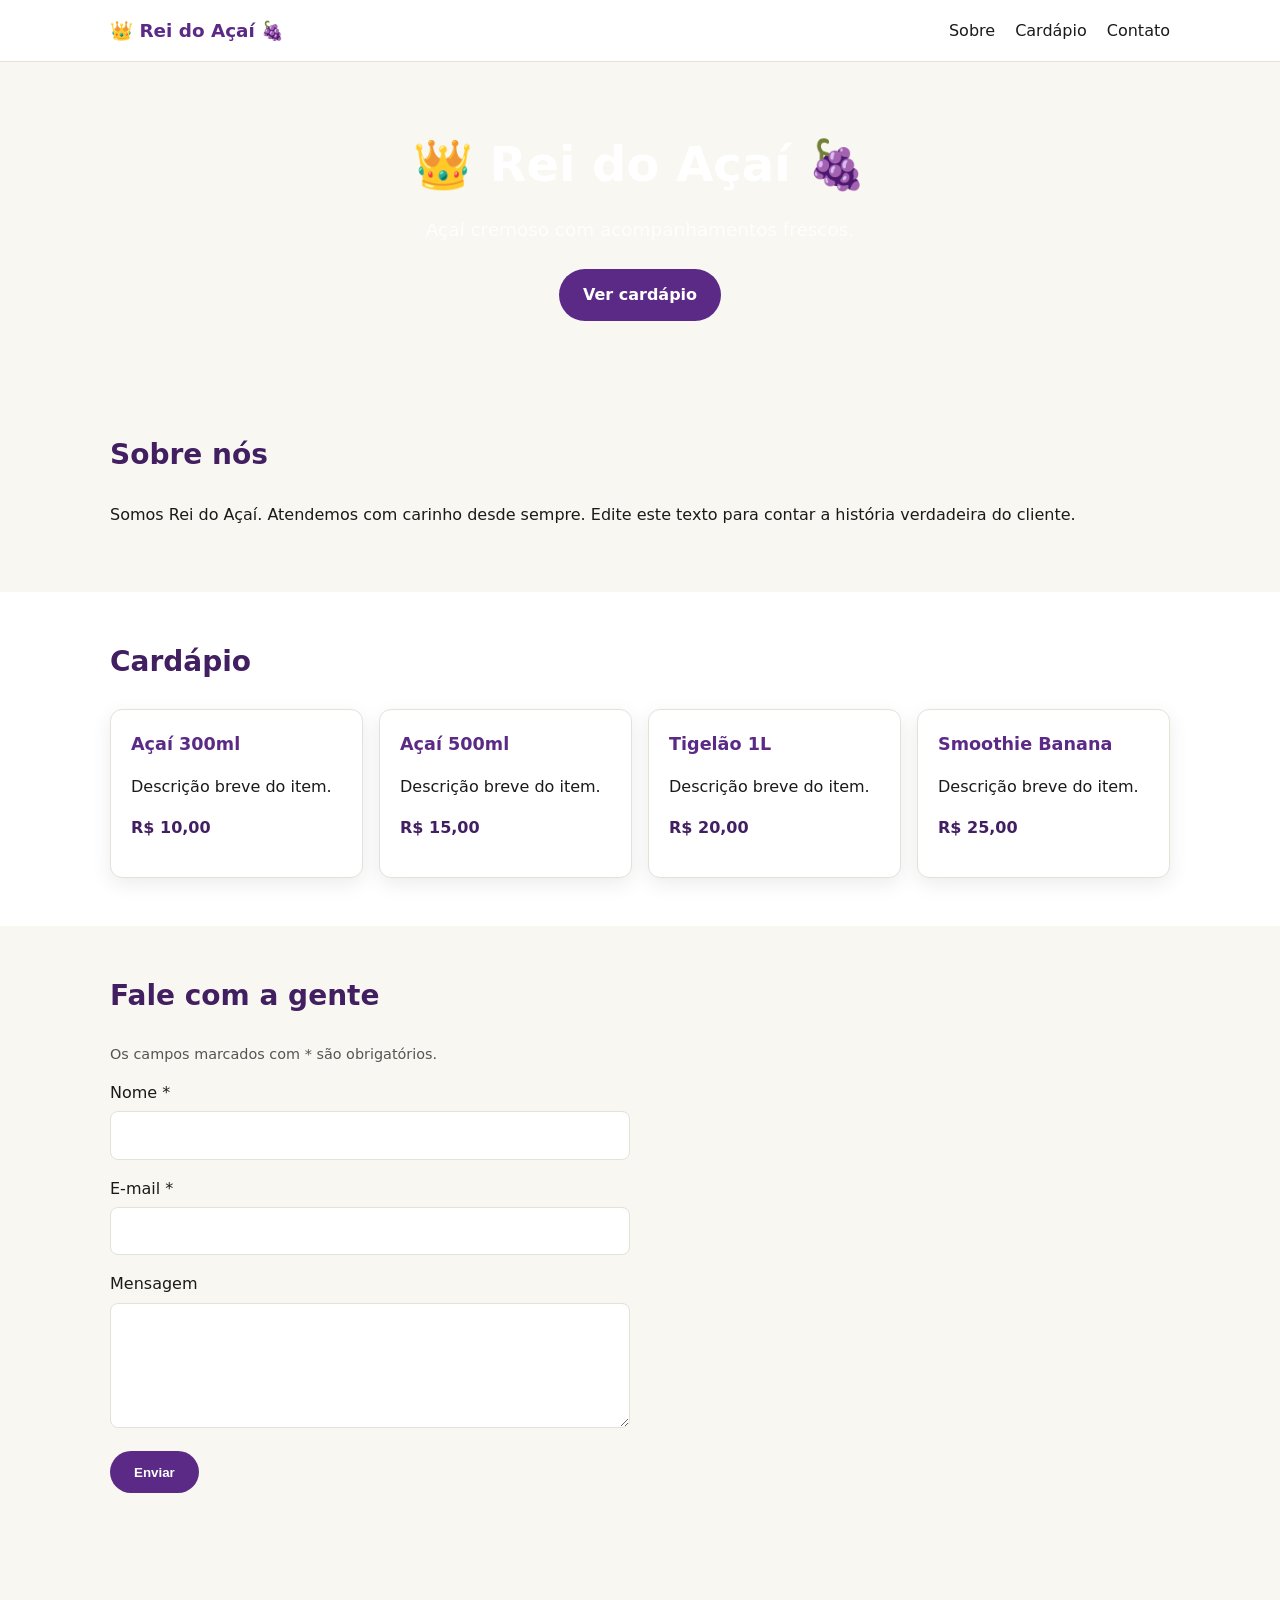
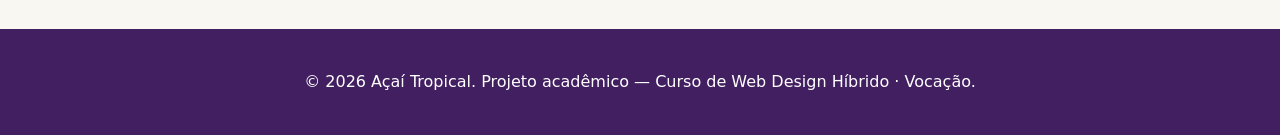
==== acai/index.html @ 66dc79f2 "Add files via upload" ====
<!DOCTYPE html>
<html lang="pt-BR">
<head>
  <meta charset="UTF-8">
  <meta name="viewport" content="width=device-width, initial-scale=1.0">
  <meta name="description" content="Açaí cremoso com acompanhamentos frescos.">
  <title>🍇 Rei do Açaí</title>
  <link rel="stylesheet" href="css/style.css">
</head>
<body>
  <a class="skip-link" href="#conteudo">Pular para o conteúdo</a>

  <header class="site-header" role="banner">
    <div class="container header-inner">
      <a href="#" class="logo" aria-label="👑 Rei do Açaí — página inicial">👑 Rei do Açaí 🍇</a>
      <nav aria-label="Menu principal">
        <ul class="nav-list">
          <li><a href="#sobre">Sobre</a></li>
          <li><a href="#cardapio">Cardápio</a></li>
          <li><a href="#contato">Contato</a></li>
        </ul>
      </nav>
    </div>
  </header>

  <main id="conteudo">
    <section class="hero" aria-labelledby="hero-title">
      <div class="container">
        <h1 id="hero-title">👑 Rei do Açaí 🍇</h1>
        <p class="lead">Açaí cremoso com acompanhamentos frescos.</p>
        <a class="btn" href="#cardapio">Ver cardápio</a>
      </div>
    </section>

    <section id="sobre" class="section" aria-labelledby="sobre-title">
      <div class="container">
        <h2 id="sobre-title">Sobre nós</h2>
        <p>Somos Rei do Açaí. Atendemos com carinho desde sempre. Edite este texto para contar a história verdadeira do cliente.</p>
      </div>
    </section>

    <section id="cardapio" class="section section--alt" aria-labelledby="cardapio-title">
      <div class="container">
        <h2 id="cardapio-title">Cardápio</h2>
        <ul class="cards" id="lista-itens" aria-live="polite">
          <!-- Itens injetados via JS a partir de js/dados.js -->
        </ul>
      </div>
    </section>

    <section id="contato" class="section" aria-labelledby="contato-title">
      <div class="container">
        <h2 id="contato-title">Fale com a gente</h2>
        <form class="form" novalidate aria-describedby="form-help">
          <p id="form-help" class="muted">Os campos marcados com * são obrigatórios.</p>

          <div class="field">
            <label for="nome">Nome *</label>
            <input id="nome" name="nome" type="text" required autocomplete="name" aria-required="true">
          </div>

          <div class="field">
            <label for="email">E-mail *</label>
            <input id="email" name="email" type="email" required autocomplete="email" aria-required="true">
          </div>

          <div class="field">
            <label for="mensagem">Mensagem</label>
            <textarea id="mensagem" name="mensagem" rows="4"></textarea>
          </div>

          <button type="submit" class="btn">Enviar</button>
          <p id="form-status" role="status" class="form-status"></p>
        </form>
      </div>
    </section>
  </main>

  <footer class="site-footer" role="contentinfo">
    <div class="container">
      <p>© <span id="ano"></span> Açaí Tropical. Projeto acadêmico — Curso de Web Design Híbrido · Vocação.</p>
    </div>
  </footer>

  <script src="js/dados.js"></script>
  <script src="js/app.js"></script>
</body>
</html>
---- acai/css/style.css ----
/* === Tokens === */
:root {
  --cor-primaria: #5b2a86;
  --cor-primaria-escura: color-mix(in oklab, #5c2d85 80%, black);
  --cor-fundo: #f9f7f1;
  --cor-superficie: #ffffff;
  --cor-texto: #1a1a1a;
  --cor-muted: #555;
  --cor-borda: #e6e1d8;
  --raio: 12px;
  --sombra: 0 6px 20px rgba(0,0,0,.08);
  --max: 1100px;
}

* { box-sizing: border-box; }
html { scroll-behavior: smooth; }
body {
  margin: 0;
  font-family: system-ui, -apple-system, "Segoe UI", Roboto, sans-serif;
  background: var(--cor-fundo);
  color: var(--cor-texto);
  line-height: 1.6;
}

.container { max-width: var(--max); margin: 0 auto; padding: 0 1.25rem; }

/* === Acessibilidade === */
.skip-link {
  position: absolute; left: -999px; top: 0;
  background: var(--cor-primaria); color: #fff;
  padding: .75rem 1rem; z-index: 100;
}
.skip-link:focus { left: 0; }

:focus-visible {
  outline: 3px solid var(--cor-primaria);
  outline-offset: 2px;
  border-radius: 4px;
}

/* === Header === */
.site-header {
  background: var(--cor-superficie);
  border-bottom: 1px solid var(--cor-borda);
  position: sticky; top: 0; z-index: 10;
}
.header-inner { display: flex; justify-content: space-between; align-items: center; padding: 1rem 1.25rem; }
.logo { font-weight: 700; font-size: 1.15rem; color: var(--cor-primaria); text-decoration: none; }
.nav-list { list-style: none; display: flex; gap: 1.25rem; margin: 0; padding: 0; }
.nav-list a { color: var(--cor-texto); text-decoration: none; font-weight: 500; }
.nav-list a:hover { color: var(--cor-primaria); }

/* === Hero === */
.hero {
  padding: 4rem 0;
  background: linear-gradient(135deg, var(--cor-primaria), var(--cor-primaria-escura));
  background: url(../img/bc.jpg);
  color: #fff;
  text-align: center;
}
.hero h1 { font-size: clamp(2rem, 5vw, 3rem); margin: 0 0 .75rem; }
.lead { font-size: 1.15rem; opacity: .95; margin: 0 auto 1.5rem; max-width: 36rem; }

/* === Seções === */
.section { padding: 3rem 0; }
.section--alt { background: var(--cor-superficie); }
.section h2 { font-size: 1.75rem; margin: 0 0 1.5rem; color: var(--cor-primaria-escura); }

/* === Cards === */
.cards {
  list-style: none; padding: 0; margin: 0;
  display: grid; grid-template-columns: repeat(auto-fit, minmax(220px, 1fr));
  gap: 1rem;
}
.card {
  background: var(--cor-superficie);
  border: 1px solid var(--cor-borda);
  border-radius: var(--raio);
  padding: 1.25rem;
  box-shadow: var(--sombra);
  transition: transform .2s;
}
.card:hover { transform: translateY(-3px); }
.card h3 { margin: 0 0 .5rem; color: var(--cor-primaria); font-size: 1.1rem; }
.card .preco { font-weight: 700; color: var(--cor-primaria-escura); }

/* === Form === */
.form { max-width: 520px; }
.field { margin-bottom: 1rem; }
.field label { display: block; margin-bottom: .35rem; font-weight: 500; }
.field input, .field textarea {
  width: 100%; padding: .65rem .85rem;
  border: 1px solid var(--cor-borda);
  border-radius: 8px; font: inherit;
  background: var(--cor-superficie);
}
.field input:focus, .field textarea:focus {
  border-color: var(--cor-primaria);
}
.btn {
  display: inline-block;
  background: var(--cor-primaria); color: #fff;
  padding: .85rem 1.5rem; border: 0; border-radius: 999px;
  font-weight: 600; cursor: pointer; text-decoration: none;
  transition: background .2s;
}
.btn:hover, .btn:focus { background: var(--cor-primaria-escura); }
.muted { color: var(--cor-muted); font-size: .9rem; }
.form-status { margin-top: 1rem; min-height: 1.5rem; font-weight: 500; }
.form-status.ok { color: #2e7d6b; }
.form-status.erro { color: #b83a2d; }

/* === Footer === */
.site-footer {
  background: var(--cor-primaria-escura); color: #fff;
  padding: 1.5rem 0; text-align: center; margin-top: 2rem;
}

/* === Responsivo === */
@media (max-width: 600px) {
  .header-inner { flex-direction: column; gap: .5rem; }
  .nav-list { flex-wrap: wrap; justify-content: center; }
}

/* === Movimento reduzido === */
@media (prefers-reduced-motion: reduce) {
  *, *::before, *::after { animation: none !important; transition: none !important; }
  html { scroll-behavior: auto; }
}
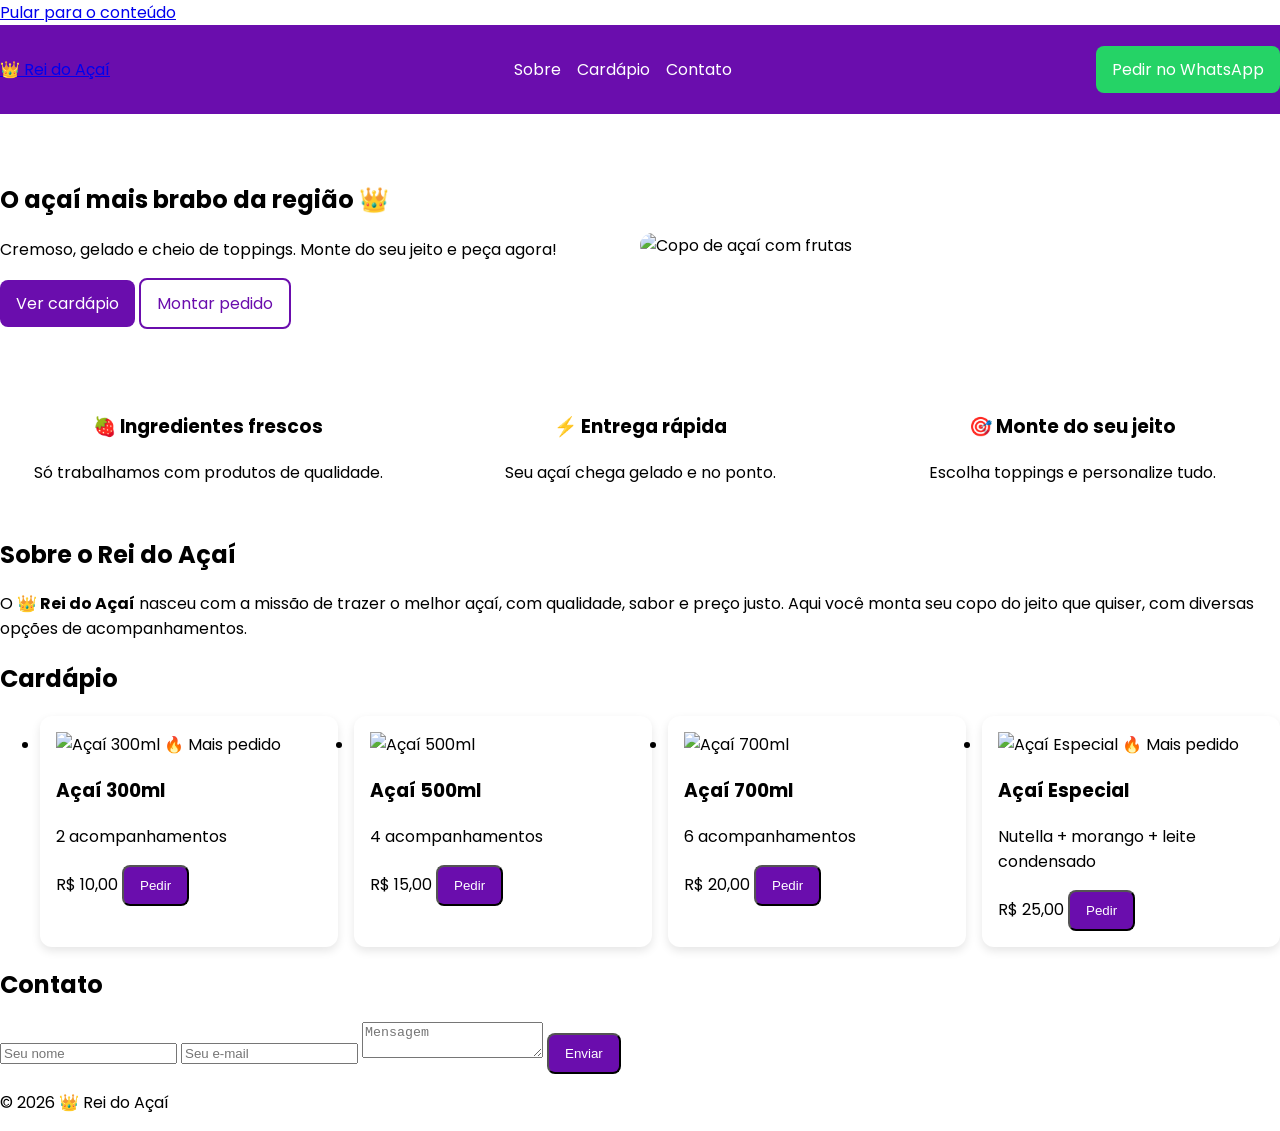
==== commit 02fdd93c: "Revise HTML structure and content for branding Updated the website's description and title for bette" ====
--- a/acai/index.html
+++ b/acai/index.html
@@ -3,86 +3,128 @@
 <head>
   <meta charset="UTF-8">
   <meta name="viewport" content="width=device-width, initial-scale=1.0">
-  <meta name="description" content="Açaí cremoso com acompanhamentos frescos.">
-  <title>🍇 Rei do Açaí</title>
+  <meta name="description" content="👑 Rei do Açaí — Monte seu açaí do seu jeito. Entrega rápida e ingredientes frescos!">
+  <title>👑 Rei do Açaí</title>
+
+  <!-- Google Fonts -->
+  <link href="https://fonts.googleapis.com/css2?family=Poppins:wght@300;500;700&display=swap" rel="stylesheet">
+
   <link rel="stylesheet" href="css/style.css">
 </head>
+
 <body>
   <a class="skip-link" href="#conteudo">Pular para o conteúdo</a>
 
-  <header class="site-header" role="banner">
+  <!-- HEADER -->
+  <header class="site-header">
     <div class="container header-inner">
-      <a href="#" class="logo" aria-label="👑 Rei do Açaí — página inicial">👑 Rei do Açaí 🍇</a>
-      <nav aria-label="Menu principal">
+      <a href="#" class="logo">👑 Rei do Açaí</a>
+
+      <nav>
         <ul class="nav-list">
           <li><a href="#sobre">Sobre</a></li>
           <li><a href="#cardapio">Cardápio</a></li>
           <li><a href="#contato">Contato</a></li>
         </ul>
       </nav>
+
+      <a class="btn btn--whatsapp" href="#" target="_blank">
+        Pedir no WhatsApp
+      </a>
     </div>
   </header>
 
+  <!-- MAIN -->
   <main id="conteudo">
-    <section class="hero" aria-labelledby="hero-title">
-      <div class="container">
-        <h1 id="hero-title">👑 Rei do Açaí 🍇</h1>
-        <p class="lead">Açaí cremoso com acompanhamentos frescos.</p>
-        <a class="btn" href="#cardapio">Ver cardápio</a>
+
+    <!-- HERO -->
+    <section class="hero">
+      <div class="container hero-grid">
+        <div>
+          <h1>O açaí mais brabo da região 👑</h1>
+          <p class="lead">
+            Cremoso, gelado e cheio de toppings. Monte do seu jeito e peça agora!
+          </p>
+
+          <div class="hero-actions">
+            <a href="#cardapio" class="btn">Ver cardápio</a>
+            <a href="#" class="btn btn--outline">Montar pedido</a>
+          </div>
+        </div>
+
+        <div class="hero-img">
+          <!-- depois você pode trocar por imagem real -->
+          <img src="https://images.unsplash.com/photo-1590080877777-4c9f9c6b4f9b" alt="Copo de açaí com frutas">
+        </div>
       </div>
     </section>
 
-    <section id="sobre" class="section" aria-labelledby="sobre-title">
-      <div class="container">
-        <h2 id="sobre-title">Sobre nós</h2>
-        <p>Somos Rei do Açaí. Atendemos com carinho desde sempre. Edite este texto para contar a história verdadeira do cliente.</p>
+    <!-- DIFERENCIAIS -->
+    <section class="section">
+      <div class="container features">
+        <div class="feature">
+          <h3>🍓 Ingredientes frescos</h3>
+          <p>Só trabalhamos com produtos de qualidade.</p>
+        </div>
+
+        <div class="feature">
+          <h3>⚡ Entrega rápida</h3>
+          <p>Seu açaí chega gelado e no ponto.</p>
+        </div>
+
+        <div class="feature">
+          <h3>🎯 Monte do seu jeito</h3>
+          <p>Escolha toppings e personalize tudo.</p>
+        </div>
       </div>
     </section>
 
-    <section id="cardapio" class="section section--alt" aria-labelledby="cardapio-title">
+    <!-- SOBRE -->
+    <section id="sobre" class="section section--alt">
       <div class="container">
-        <h2 id="cardapio-title">Cardápio</h2>
-        <ul class="cards" id="lista-itens" aria-live="polite">
-          <!-- Itens injetados via JS a partir de js/dados.js -->
-        </ul>
+        <h2>Sobre o Rei do Açaí</h2>
+        <p>
+          O <strong>👑 Rei do Açaí</strong> nasceu com a missão de trazer o melhor açaí,
+          com qualidade, sabor e preço justo. Aqui você monta seu copo do jeito que quiser,
+          com diversas opções de acompanhamentos.
+        </p>
       </div>
     </section>
 
-    <section id="contato" class="section" aria-labelledby="contato-title">
+    <!-- CARDÁPIO -->
+    <section id="cardapio" class="section">
       <div class="container">
-        <h2 id="contato-title">Fale com a gente</h2>
-        <form class="form" novalidate aria-describedby="form-help">
-          <p id="form-help" class="muted">Os campos marcados com * são obrigatórios.</p>
+        <h2>Cardápio</h2>
+        <ul class="cards" id="lista-itens"></ul>
+      </div>
+    </section>
 
-          <div class="field">
-            <label for="nome">Nome *</label>
-            <input id="nome" name="nome" type="text" required autocomplete="name" aria-required="true">
-          </div>
+    <!-- CONTATO -->
+    <section id="contato" class="section section--alt">
+      <div class="container">
+        <h2>Contato</h2>
 
-          <div class="field">
-            <label for="email">E-mail *</label>
-            <input id="email" name="email" type="email" required autocomplete="email" aria-required="true">
-          </div>
+        <form class="form" id="form">
+          <input type="text" placeholder="Seu nome" required>
+          <input type="email" placeholder="Seu e-mail" required>
+          <textarea placeholder="Mensagem"></textarea>
 
-          <div class="field">
-            <label for="mensagem">Mensagem</label>
-            <textarea id="mensagem" name="mensagem" rows="4"></textarea>
-          </div>
-
-          <button type="submit" class="btn">Enviar</button>
-          <p id="form-status" role="status" class="form-status"></p>
+          <button class="btn">Enviar</button>
+          <p id="status"></p>
         </form>
       </div>
     </section>
+
   </main>
 
-  <footer class="site-footer" role="contentinfo">
+  <!-- FOOTER -->
+  <footer class="site-footer">
     <div class="container">
-      <p>© <span id="ano"></span> Açaí Tropical. Projeto acadêmico — Curso de Web Design Híbrido · Vocação.</p>
+      <p>© <span id="ano"></span> 👑 Rei do Açaí</p>
     </div>
   </footer>
 
   <script src="js/dados.js"></script>
   <script src="js/app.js"></script>
 </body>
-</html>
+      </html>
--- a/acai/css/style.css
+++ b/acai/css/style.css
@@ -1,129 +1,107 @@
-/* === Tokens === */
 :root {
-  --cor-primaria: #5b2a86;
-  --cor-primaria-escura: color-mix(in oklab, #5c2d85 80%, black);
-  --cor-fundo: #f9f7f1;
-  --cor-superficie: #ffffff;
-  --cor-texto: #1a1a1a;
-  --cor-muted: #555;
-  --cor-borda: #e6e1d8;
-  --raio: 12px;
-  --sombra: 0 6px 20px rgba(0,0,0,.08);
-  --max: 1100px;
+  --cor-primaria: #6a0dad;
+  --cor-secundaria: #f3e5f5;
+  --cor-destaque: #25d366;
 }
 
-* { box-sizing: border-box; }
-html { scroll-behavior: smooth; }
 body {
   margin: 0;
-  font-family: system-ui, -apple-system, "Segoe UI", Roboto, sans-serif;
-  background: var(--cor-fundo);
-  color: var(--cor-texto);
-  line-height: 1.6;
+  font-family: 'Poppins', sans-serif;
 }
 
-.container { max-width: var(--max); margin: 0 auto; padding: 0 1.25rem; }
-
-/* === Acessibilidade === */
-.skip-link {
-  position: absolute; left: -999px; top: 0;
-  background: var(--cor-primaria); color: #fff;
-  padding: .75rem 1rem; z-index: 100;
-}
-.skip-link:focus { left: 0; }
-
-:focus-visible {
-  outline: 3px solid var(--cor-primaria);
-  outline-offset: 2px;
-  border-radius: 4px;
+/* HEADER */
+.site-header {
+  background: #6a0dad;
+  color: white;
+  padding: 1rem 0;
 }
 
-/* === Header === */
-.site-header {
-  background: var(--cor-superficie);
-  border-bottom: 1px solid var(--cor-borda);
-  position: sticky; top: 0; z-index: 10;
+.header-inner {
+  display: flex;
+  justify-content: space-between;
+  align-items: center;
 }
-.header-inner { display: flex; justify-content: space-between; align-items: center; padding: 1rem 1.25rem; }
-.logo { font-weight: 700; font-size: 1.15rem; color: var(--cor-primaria); text-decoration: none; }
-.nav-list { list-style: none; display: flex; gap: 1.25rem; margin: 0; padding: 0; }
-.nav-list a { color: var(--cor-texto); text-decoration: none; font-weight: 500; }
-.nav-list a:hover { color: var(--cor-primaria); }
 
-/* === Hero === */
+.nav-list {
+  display: flex;
+  gap: 1rem;
+  list-style: none;
+}
+
+.nav-list a {
+  color: white;
+  text-decoration: none;
+}
+
+/* HERO */
 .hero {
-  padding: 4rem 0;
-  background: linear-gradient(135deg, var(--cor-primaria), var(--cor-primaria-escura));
-  background: url(../img/bc.jpg);
-  color: #fff;
+  padding: 3rem 0;
+}
+
+.hero-grid {
+  display: grid;
+  grid-template-columns: 1fr 1fr;
+  align-items: center;
+}
+
+.hero-img img {
+  width: 100%;
+  border-radius: 15px;
+}
+
+/* BOTÕES */
+.btn {
+  background: var(--cor-primaria);
+  color: white;
+  padding: 0.7rem 1rem;
+  border-radius: 8px;
+  text-decoration: none;
+  display: inline-block;
+}
+
+.btn--outline {
+  border: 2px solid var(--cor-primaria);
+  background: transparent;
+  color: var(--cor-primaria);
+}
+
+.btn--whatsapp {
+  background: var(--cor-destaque);
+}
+
+/* FEATURES */
+.features {
+  display: flex;
+  gap: 1rem;
   text-align: center;
 }
-.hero h1 { font-size: clamp(2rem, 5vw, 3rem); margin: 0 0 .75rem; }
-.lead { font-size: 1.15rem; opacity: .95; margin: 0 auto 1.5rem; max-width: 36rem; }
 
-/* === Seções === */
-.section { padding: 3rem 0; }
-.section--alt { background: var(--cor-superficie); }
-.section h2 { font-size: 1.75rem; margin: 0 0 1.5rem; color: var(--cor-primaria-escura); }
+.feature {
+  flex: 1;
+  padding: 1rem;
+}
 
-/* === Cards === */
+/* CARDS */
 .cards {
-  list-style: none; padding: 0; margin: 0;
-  display: grid; grid-template-columns: repeat(auto-fit, minmax(220px, 1fr));
+  display: grid;
+  grid-template-columns: repeat(auto-fit, minmax(200px,1fr));
   gap: 1rem;
 }
+
 .card {
-  background: var(--cor-superficie);
-  border: 1px solid var(--cor-borda);
-  border-radius: var(--raio);
-  padding: 1.25rem;
-  box-shadow: var(--sombra);
-  transition: transform .2s;
-}
-.card:hover { transform: translateY(-3px); }
-.card h3 { margin: 0 0 .5rem; color: var(--cor-primaria); font-size: 1.1rem; }
-.card .preco { font-weight: 700; color: var(--cor-primaria-escura); }
-
-/* === Form === */
-.form { max-width: 520px; }
-.field { margin-bottom: 1rem; }
-.field label { display: block; margin-bottom: .35rem; font-weight: 500; }
-.field input, .field textarea {
-  width: 100%; padding: .65rem .85rem;
-  border: 1px solid var(--cor-borda);
-  border-radius: 8px; font: inherit;
-  background: var(--cor-superficie);
-}
-.field input:focus, .field textarea:focus {
-  border-color: var(--cor-primaria);
-}
-.btn {
-  display: inline-block;
-  background: var(--cor-primaria); color: #fff;
-  padding: .85rem 1.5rem; border: 0; border-radius: 999px;
-  font-weight: 600; cursor: pointer; text-decoration: none;
-  transition: background .2s;
-}
-.btn:hover, .btn:focus { background: var(--cor-primaria-escura); }
-.muted { color: var(--cor-muted); font-size: .9rem; }
-.form-status { margin-top: 1rem; min-height: 1.5rem; font-weight: 500; }
-.form-status.ok { color: #2e7d6b; }
-.form-status.erro { color: #b83a2d; }
-
-/* === Footer === */
-.site-footer {
-  background: var(--cor-primaria-escura); color: #fff;
-  padding: 1.5rem 0; text-align: center; margin-top: 2rem;
+  border-radius: 12px;
+  padding: 1rem;
+  background: white;
+  box-shadow: 0 4px 10px rgba(0,0,0,0.1);
 }
 
-/* === Responsivo === */
-@media (max-width: 600px) {
-  .header-inner { flex-direction: column; gap: .5rem; }
-  .nav-list { flex-wrap: wrap; justify-content: center; }
-}
+/* RESPONSIVO */
+@media (max-width: 768px) {
+  .hero-grid {
+    grid-template-columns: 1fr;
+  }
 
-/* === Movimento reduzido === */
-@media (prefers-reduced-motion: reduce) {
-  *, *::before, *::after { animation: none !important; transition: none !important; }
-  html { scroll-behavior: auto; }
-}
+  .features {
+    flex-direction: column;
+  }
+  }
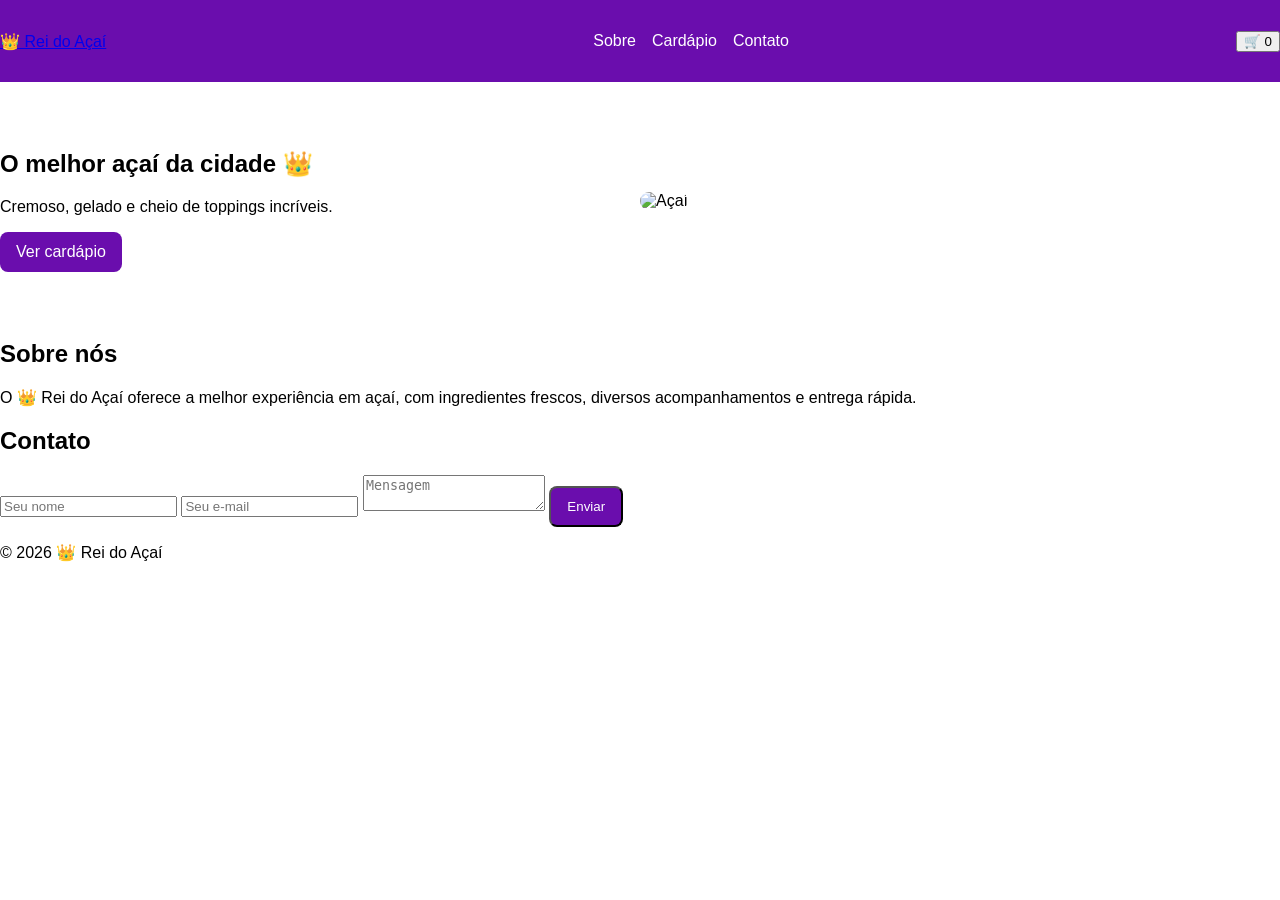
==== commit cc679c1e: "Refactor index.html for better structure and navigation Removed unnecessary meta tags and updated he" ====
--- a/acai/index.html
+++ b/acai/index.html
@@ -3,128 +3,94 @@
 <head>
   <meta charset="UTF-8">
   <meta name="viewport" content="width=device-width, initial-scale=1.0">
-  <meta name="description" content="👑 Rei do Açaí — Monte seu açaí do seu jeito. Entrega rápida e ingredientes frescos!">
   <title>👑 Rei do Açaí</title>
-
-  <!-- Google Fonts -->
-  <link href="https://fonts.googleapis.com/css2?family=Poppins:wght@300;500;700&display=swap" rel="stylesheet">
 
   <link rel="stylesheet" href="css/style.css">
 </head>
+<body>
 
-<body>
-  <a class="skip-link" href="#conteudo">Pular para o conteúdo</a>
+<header class="site-header">
+  <div class="container header-inner">
 
-  <!-- HEADER -->
-  <header class="site-header">
-    <div class="container header-inner">
-      <a href="#" class="logo">👑 Rei do Açaí</a>
+    <a href="index.html" class="logo">👑 Rei do Açaí</a>
 
-      <nav>
-        <ul class="nav-list">
-          <li><a href="#sobre">Sobre</a></li>
-          <li><a href="#cardapio">Cardápio</a></li>
-          <li><a href="#contato">Contato</a></li>
-        </ul>
-      </nav>
+    <nav>
+      <ul class="nav-list">
+        <li><a href="#sobre">Sobre</a></li>
+        <li><a href="cardapio.html">Cardápio</a></li>
+        <li><a href="#contato">Contato</a></li>
+      </ul>
+    </nav>
 
-      <a class="btn btn--whatsapp" href="#" target="_blank">
-        Pedir no WhatsApp
+    <button class="cart-btn" id="abrir-carrinho">
+      🛒 <span id="cart-count">0</span>
+    </button>
+
+  </div>
+</header>
+
+<main>
+
+<section class="hero">
+  <div class="container hero-grid">
+
+    <div>
+      <h1>O melhor açaí da cidade 👑</h1>
+
+      <p class="lead">
+        Cremoso, gelado e cheio de toppings incríveis.
+      </p>
+
+      <a href="cardapio.html" class="btn">
+        Ver cardápio
       </a>
     </div>
-  </header>
 
-  <!-- MAIN -->
-  <main id="conteudo">
+    <div class="hero-img">
+      <img src="https://images.unsplash.com/photo-1625944230945-1b7dd3bdbb6b" alt="Açaí">
+    </div>
 
-    <!-- HERO -->
-    <section class="hero">
-      <div class="container hero-grid">
-        <div>
-          <h1>O açaí mais brabo da região 👑</h1>
-          <p class="lead">
-            Cremoso, gelado e cheio de toppings. Monte do seu jeito e peça agora!
-          </p>
+  </div>
+</section>
 
-          <div class="hero-actions">
-            <a href="#cardapio" class="btn">Ver cardápio</a>
-            <a href="#" class="btn btn--outline">Montar pedido</a>
-          </div>
-        </div>
+<section id="sobre" class="section">
+  <div class="container">
 
-        <div class="hero-img">
-          <!-- depois você pode trocar por imagem real -->
-          <img src="https://images.unsplash.com/photo-1590080877777-4c9f9c6b4f9b" alt="Copo de açaí com frutas">
-        </div>
-      </div>
-    </section>
+    <h2>Sobre nós</h2>
 
-    <!-- DIFERENCIAIS -->
-    <section class="section">
-      <div class="container features">
-        <div class="feature">
-          <h3>🍓 Ingredientes frescos</h3>
-          <p>Só trabalhamos com produtos de qualidade.</p>
-        </div>
+    <p>
+      O 👑 Rei do Açaí oferece a melhor experiência em açaí,
+      com ingredientes frescos, diversos acompanhamentos e entrega rápida.
+    </p>
 
-        <div class="feature">
-          <h3>⚡ Entrega rápida</h3>
-          <p>Seu açaí chega gelado e no ponto.</p>
-        </div>
+  </div>
+</section>
 
-        <div class="feature">
-          <h3>🎯 Monte do seu jeito</h3>
-          <p>Escolha toppings e personalize tudo.</p>
-        </div>
-      </div>
-    </section>
+<section id="contato" class="section section--alt">
+  <div class="container">
 
-    <!-- SOBRE -->
-    <section id="sobre" class="section section--alt">
-      <div class="container">
-        <h2>Sobre o Rei do Açaí</h2>
-        <p>
-          O <strong>👑 Rei do Açaí</strong> nasceu com a missão de trazer o melhor açaí,
-          com qualidade, sabor e preço justo. Aqui você monta seu copo do jeito que quiser,
-          com diversas opções de acompanhamentos.
-        </p>
-      </div>
-    </section>
+    <h2>Contato</h2>
 
-    <!-- CARDÁPIO -->
-    <section id="cardapio" class="section">
-      <div class="container">
-        <h2>Cardápio</h2>
-        <ul class="cards" id="lista-itens"></ul>
-      </div>
-    </section>
+    <form class="form">
+      <input type="text" placeholder="Seu nome" required>
+      <input type="email" placeholder="Seu e-mail" required>
+      <textarea placeholder="Mensagem"></textarea>
 
-    <!-- CONTATO -->
-    <section id="contato" class="section section--alt">
-      <div class="container">
-        <h2>Contato</h2>
+      <button class="btn">Enviar</button>
+    </form>
 
-        <form class="form" id="form">
-          <input type="text" placeholder="Seu nome" required>
-          <input type="email" placeholder="Seu e-mail" required>
-          <textarea placeholder="Mensagem"></textarea>
+  </div>
+</section>
 
-          <button class="btn">Enviar</button>
-          <p id="status"></p>
-        </form>
-      </div>
-    </section>
+</main>
 
-  </main>
+<footer class="site-footer">
+  <div class="container">
+    <p>© <span id="ano"></span> 👑 Rei do Açaí</p>
+  </div>
+</footer>
 
-  <!-- FOOTER -->
-  <footer class="site-footer">
-    <div class="container">
-      <p>© <span id="ano"></span> 👑 Rei do Açaí</p>
-    </div>
-  </footer>
-
-  <script src="js/dados.js"></script>
-  <script src="js/app.js"></script>
+<script src="js/carrinho.js"></script>
+<script src="js/app.js"></script>
 </body>
-      </html>
+  </html>
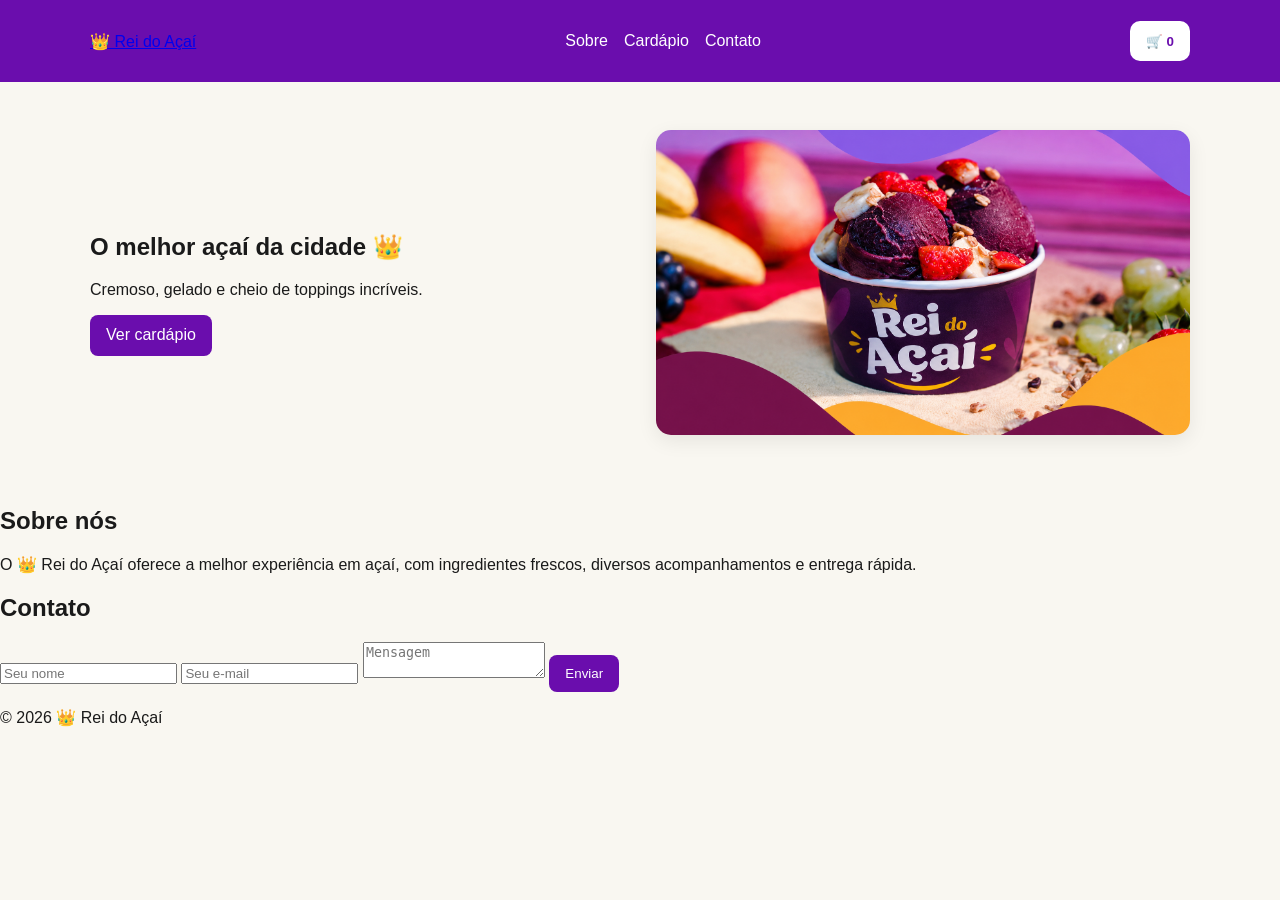
==== commit d01c60f5: "Add files via upload" ====
--- a/acai/index.html
+++ b/acai/index.html
@@ -47,7 +47,7 @@
     </div>
 
     <div class="hero-img">
-      <img src="https://images.unsplash.com/photo-1625944230945-1b7dd3bdbb6b" alt="Açaí">
+      <img src="copo novo.png" alt="Açaí">
     </div>
 
   </div>
--- a/acai/css/style.css
+++ b/acai/css/style.css
@@ -1,5 +1,15 @@
+
 :root {
   --cor-primaria: #6a0dad;
+  --cor-primaria-escura: color-mix(in oklab, #5B2A86 80%, black);
+  --cor-fundo: #f9f7f1;
+  --cor-superficie: #ffffff;
+  --cor-texto: #1a1a1a;
+  --cor-muted: #555;
+  --cor-borda: #e6e1d8;
+  --raio: 12px;
+  --sombra: 0 6px 20px rgba(0,0,0,.08);
+  --max: 1100px;
   --cor-secundaria: #f3e5f5;
   --cor-destaque: #25d366;
 }
@@ -7,11 +17,13 @@
 body {
   margin: 0;
   font-family: 'Poppins', sans-serif;
+  background: var(--cor-fundo);
+  color: var(--cor-texto);
 }
 
 /* HEADER */
 .site-header {
-  background: #6a0dad;
+  background: var(--cor-primaria);
   color: white;
   padding: 1rem 0;
 }
@@ -20,17 +32,21 @@
   display: flex;
   justify-content: space-between;
   align-items: center;
+  width: min(100% - 2rem, var(--max));
+  margin-inline: auto;
 }
 
 .nav-list {
   display: flex;
   gap: 1rem;
   list-style: none;
+  padding: 0;
 }
 
 .nav-list a {
   color: white;
   text-decoration: none;
+  font-weight: 500;
 }
 
 /* HERO */
@@ -39,14 +55,19 @@
 }
 
 .hero-grid {
+  width: min(100% - 2rem, var(--max));
+  margin-inline: auto;
+
   display: grid;
   grid-template-columns: 1fr 1fr;
   align-items: center;
+  gap: 2rem;
 }
 
 .hero-img img {
   width: 100%;
   border-radius: 15px;
+  box-shadow: var(--sombra);
 }
 
 /* BOTÕES */
@@ -57,6 +78,14 @@
   border-radius: 8px;
   text-decoration: none;
   display: inline-block;
+  border: none;
+  cursor: pointer;
+  transition: 0.3s;
+}
+
+.btn:hover {
+  opacity: 0.9;
+  transform: translateY(-2px);
 }
 
 .btn--outline {
@@ -71,28 +100,110 @@
 
 /* FEATURES */
 .features {
+  width: min(100% - 2rem, var(--max));
+  margin-inline: auto;
+
   display: flex;
   gap: 1rem;
   text-align: center;
+  margin-top: 3rem;
 }
 
 .feature {
   flex: 1;
   padding: 1rem;
+  background: white;
+  border-radius: 12px;
+  box-shadow: var(--sombra);
 }
 
 /* CARDS */
 .cards {
+  width: min(100% - 2rem, var(--max));
+  margin-inline: auto;
+
   display: grid;
-  grid-template-columns: repeat(auto-fit, minmax(200px,1fr));
-  gap: 1rem;
+  grid-template-columns: repeat(auto-fit, minmax(220px,1fr));
+  gap: 1.5rem;
+  margin-top: 2rem;
 }
 
 .card {
   border-radius: 12px;
-  padding: 1rem;
+  overflow: hidden;
   background: white;
   box-shadow: 0 4px 10px rgba(0,0,0,0.1);
+  transition: 0.3s;
+}
+
+.card:hover {
+  transform: translateY(-5px);
+}
+
+.card-img {
+  width: 100%;
+  height: 220px;
+  object-fit: cover;
+}
+
+.card-content {
+  padding: 1rem;
+}
+
+.card-footer {
+  display: flex;
+  justify-content: space-between;
+  align-items: center;
+  margin-top: 1rem;
+}
+
+/* CARRINHO */
+.cart-btn {
+  background: white;
+  color: #6a0dad;
+  border: none;
+  padding: 0.8rem 1rem;
+  border-radius: 10px;
+  cursor: pointer;
+  font-weight: bold;
+}
+
+.cart-sidebar {
+  position: fixed;
+  top: 0;
+  right: -400px;
+  width: 350px;
+  max-width: 100%;
+  height: 100vh;
+  background: white;
+  box-shadow: -5px 0 20px rgba(0,0,0,0.2);
+  transition: 0.3s;
+  z-index: 999;
+
+  display: flex;
+  flex-direction: column;
+}
+
+.cart-sidebar.ativo {
+  right: 0;
+}
+
+.cart-header,
+.cart-footer {
+  padding: 1rem;
+  border-bottom: 1px solid #ddd;
+}
+
+#cart-items {
+  flex: 1;
+  overflow-y: auto;
+  padding: 1rem;
+}
+
+.cart-item {
+  display: flex;
+  justify-content: space-between;
+  margin-bottom: 1rem;
 }
 
 /* RESPONSIVO */
@@ -104,4 +215,15 @@
   .features {
     flex-direction: column;
   }
-  }
+
+  .nav-list {
+    gap: 0.5rem;
+    font-size: 0.9rem;
+  }
+
+  .cart-sidebar {
+    width: 100%;
+  }
+}
+
+
